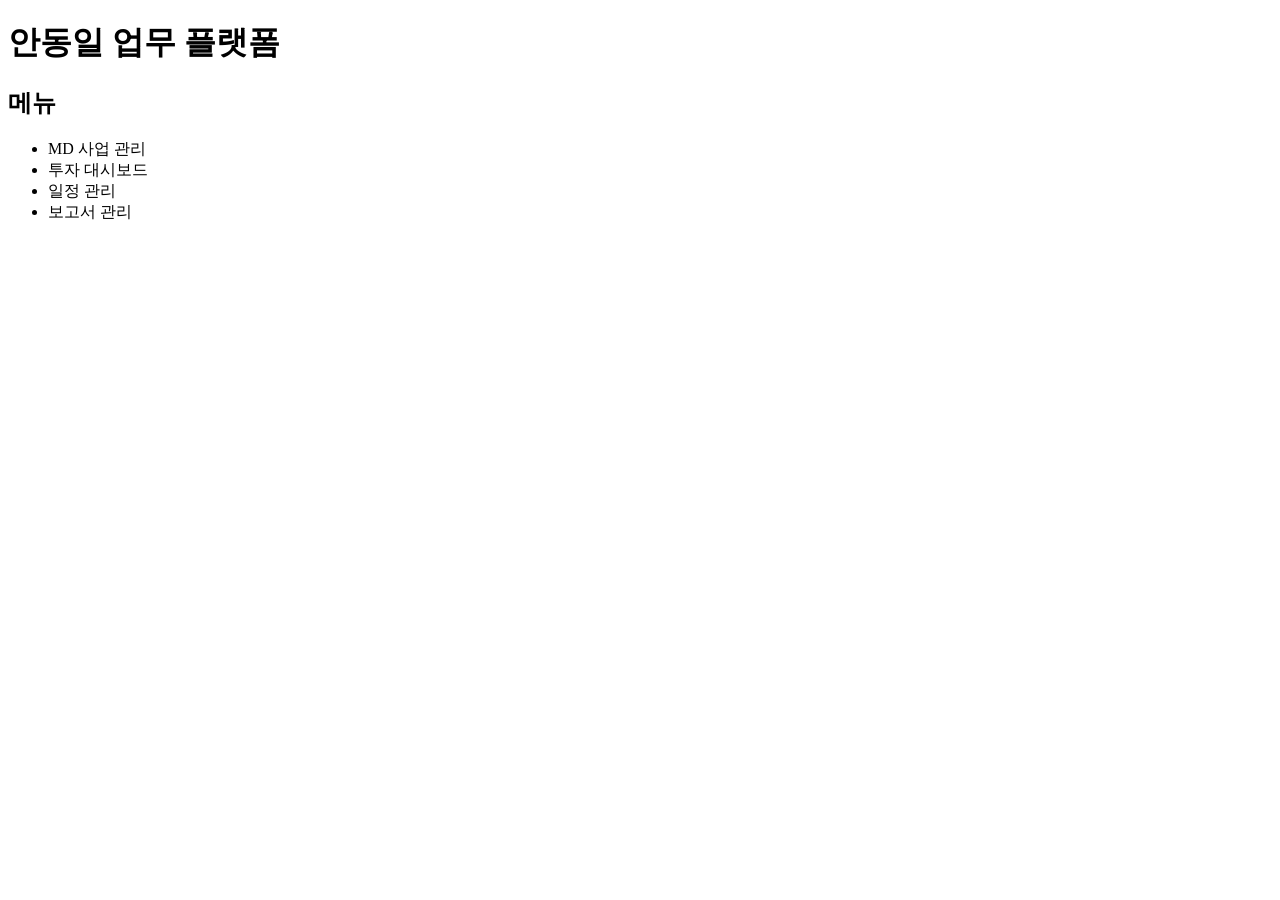
==== index.html @ dc2cf20e "첫 웹페이지 생성" ====
<!DOCTYPE html>
<html>
<head>
    <meta charset="UTF-8">
    <title>안동일 업무 플랫폼</title>
</head>
<body>

    <h1>안동일 업무 플랫폼</h1>

    <h2>메뉴</h2>

    <ul>
        <li>MD 사업 관리</li>
        <li>투자 대시보드</li>
        <li>일정 관리</li>
        <li>보고서 관리</li>
    </ul>

</body>
</html>
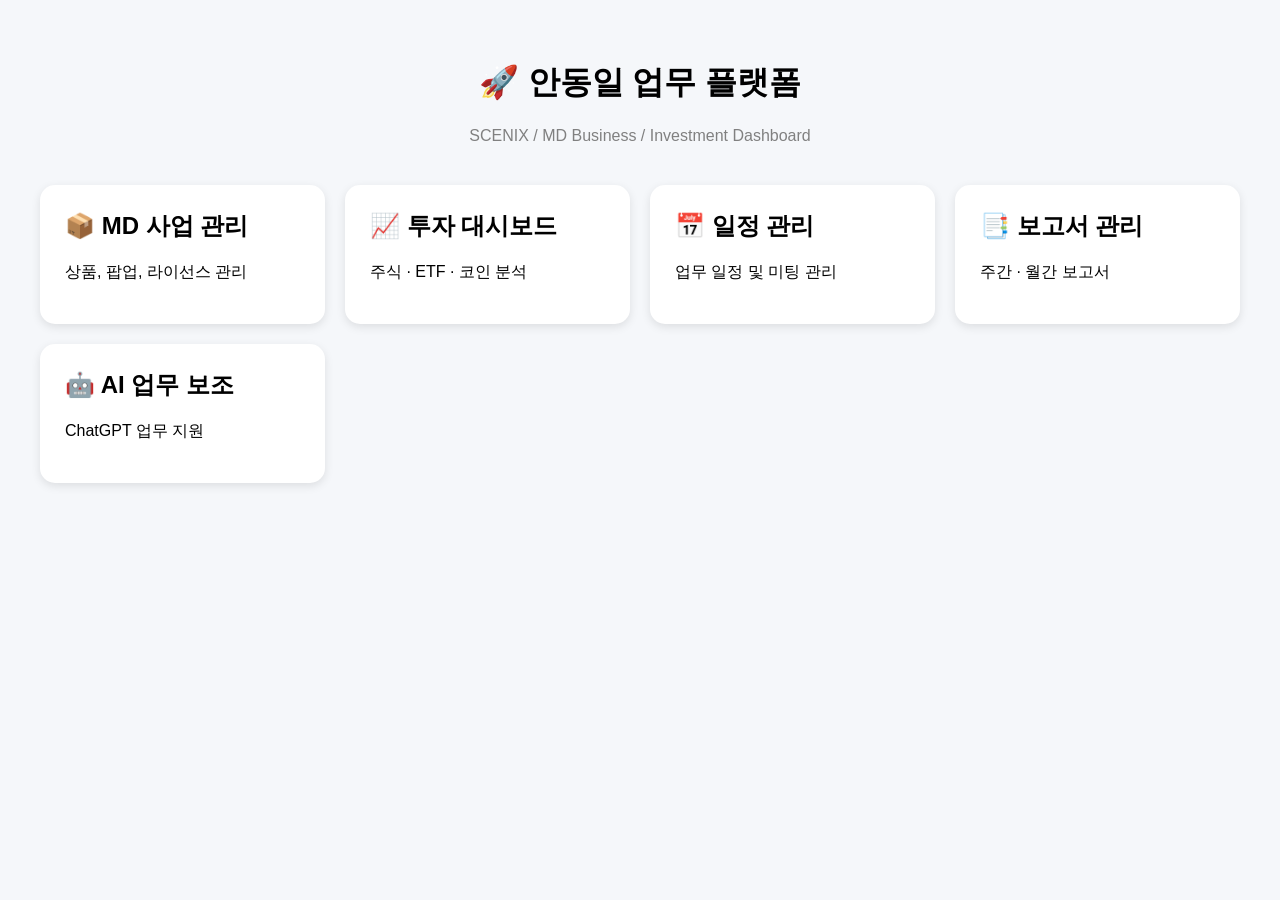
==== commit 627183c8: "업무 플랫폼 1차 대시보드 UI 추가" ====
--- a/index.html
+++ b/index.html
@@ -1,21 +1,55 @@
 <!DOCTYPE html>
-<html>
+<html lang="ko">
+
 <head>
     <meta charset="UTF-8">
+    <meta name="viewport" content="width=device-width, initial-scale=1.0">
     <title>안동일 업무 플랫폼</title>
+
+    <link rel="stylesheet" href="style.css">
 </head>
+
 <body>
 
-    <h1>안동일 업무 플랫폼</h1>
+    <div class="container">
 
-    <h2>메뉴</h2>
+        <h1>🚀 안동일 업무 플랫폼</h1>
 
-    <ul>
-        <li>MD 사업 관리</li>
-        <li>투자 대시보드</li>
-        <li>일정 관리</li>
-        <li>보고서 관리</li>
-    </ul>
+        <p class="subtitle">
+            SCENIX / MD Business / Investment Dashboard
+        </p>
+
+        <div class="dashboard">
+
+            <div class="card">
+                <h2>📦 MD 사업 관리</h2>
+                <p>상품, 팝업, 라이선스 관리</p>
+            </div>
+
+            <div class="card">
+                <h2>📈 투자 대시보드</h2>
+                <p>주식 · ETF · 코인 분석</p>
+            </div>
+
+            <div class="card">
+                <h2>📅 일정 관리</h2>
+                <p>업무 일정 및 미팅 관리</p>
+            </div>
+
+            <div class="card">
+                <h2>📑 보고서 관리</h2>
+                <p>주간 · 월간 보고서</p>
+            </div>
+
+            <div class="card">
+                <h2>🤖 AI 업무 보조</h2>
+                <p>ChatGPT 업무 지원</p>
+            </div>
+
+        </div>
+
+    </div>
 
 </body>
+
 </html>
--- a/style.css
+++ b/style.css
@@ -0,0 +1,43 @@
+body {
+    margin: 0;
+    font-family: Arial, sans-serif;
+    background: #f5f7fa;
+}
+
+.container {
+    max-width: 1200px;
+    margin: auto;
+    padding: 40px;
+}
+
+h1 {
+    text-align: center;
+}
+
+.subtitle {
+    text-align: center;
+    color: gray;
+    margin-bottom: 40px;
+}
+
+.dashboard {
+    display: grid;
+    grid-template-columns: repeat(auto-fit, minmax(250px, 1fr));
+    gap: 20px;
+}
+
+.card {
+    background: white;
+    padding: 25px;
+    border-radius: 15px;
+    box-shadow: 0 3px 10px rgba(0,0,0,0.1);
+    transition: 0.3s;
+}
+
+.card:hover {
+    transform: translateY(-5px);
+}
+
+.card h2 {
+    margin-top: 0;
+}
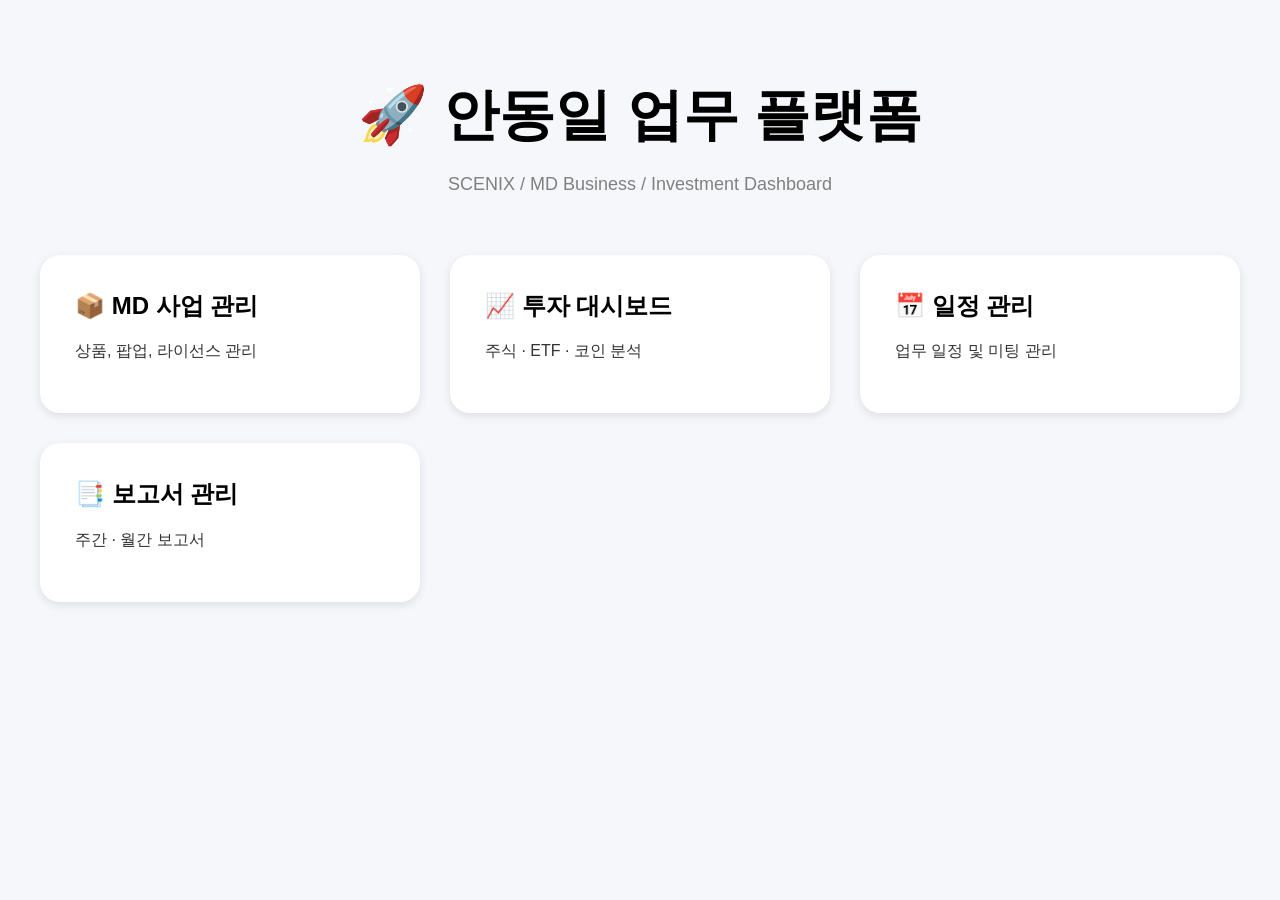
==== commit 23060df9: "Ver 1.1 페이지 분리 및 업무 메뉴 추가" ====
--- a/index.html
+++ b/index.html
@@ -5,7 +5,6 @@
     <meta charset="UTF-8">
     <meta name="viewport" content="width=device-width, initial-scale=1.0">
     <title>안동일 업무 플랫폼</title>
-
     <link rel="stylesheet" href="style.css">
 </head>
 
@@ -21,30 +20,25 @@
 
         <div class="dashboard">
 
-            <div class="card">
+            <a href="md/index.html" class="card">
                 <h2>📦 MD 사업 관리</h2>
                 <p>상품, 팝업, 라이선스 관리</p>
-            </div>
+            </a>
 
-            <div class="card">
+            <a href="investment/index.html" class="card">
                 <h2>📈 투자 대시보드</h2>
                 <p>주식 · ETF · 코인 분석</p>
-            </div>
+            </a>
 
-            <div class="card">
+            <a href="schedule/index.html" class="card">
                 <h2>📅 일정 관리</h2>
                 <p>업무 일정 및 미팅 관리</p>
-            </div>
+            </a>
 
-            <div class="card">
+            <a href="reports/index.html" class="card">
                 <h2>📑 보고서 관리</h2>
                 <p>주간 · 월간 보고서</p>
-            </div>
-
-            <div class="card">
-                <h2>🤖 AI 업무 보조</h2>
-                <p>ChatGPT 업무 지원</p>
-            </div>
+            </a>
 
         </div>
 
--- a/style.css
+++ b/style.css
@@ -5,39 +5,86 @@
 }
 
 .container {
-    max-width: 1200px;
+    max-width: 1400px;
     margin: auto;
     padding: 40px;
 }
 
 h1 {
     text-align: center;
+    font-size: 56px;
+    margin-bottom: 20px;
 }
 
 .subtitle {
     text-align: center;
     color: gray;
-    margin-bottom: 40px;
+    font-size: 18px;
+    margin-bottom: 60px;
 }
 
 .dashboard {
     display: grid;
-    grid-template-columns: repeat(auto-fit, minmax(250px, 1fr));
-    gap: 20px;
+    grid-template-columns: repeat(auto-fit, minmax(300px, 1fr));
+    gap: 30px;
 }
 
 .card {
     background: white;
-    padding: 25px;
-    border-radius: 15px;
-    box-shadow: 0 3px 10px rgba(0,0,0,0.1);
-    transition: 0.3s;
+    padding: 35px;
+    border-radius: 20px;
+    box-shadow: 0 3px 10px rgba(0, 0, 0, 0.1);
+
+    text-decoration: none;
+    color: inherit;
+    display: block;
+
+    transition: all 0.3s ease;
 }
 
 .card:hover {
     transform: translateY(-5px);
+    box-shadow: 0 8px 20px rgba(0, 0, 0, 0.15);
 }
 
 .card h2 {
     margin-top: 0;
+    font-size: 24px;
+}
+
+.card p {
+    font-size: 16px;
+    color: #333;
+}
+
+.back-link {
+    display: inline-block;
+    margin-top: 40px;
+    text-decoration: none;
+    font-size: 18px;
+}
+
+/* 모바일 대응 */
+
+@media (max-width: 768px) {
+
+    .container {
+        padding: 20px;
+    }
+
+    h1 {
+        font-size: 36px;
+    }
+
+    .subtitle {
+        font-size: 16px;
+    }
+
+    .dashboard {
+        grid-template-columns: 1fr;
+    }
+
+    .card {
+        padding: 25px;
+    }
 }
